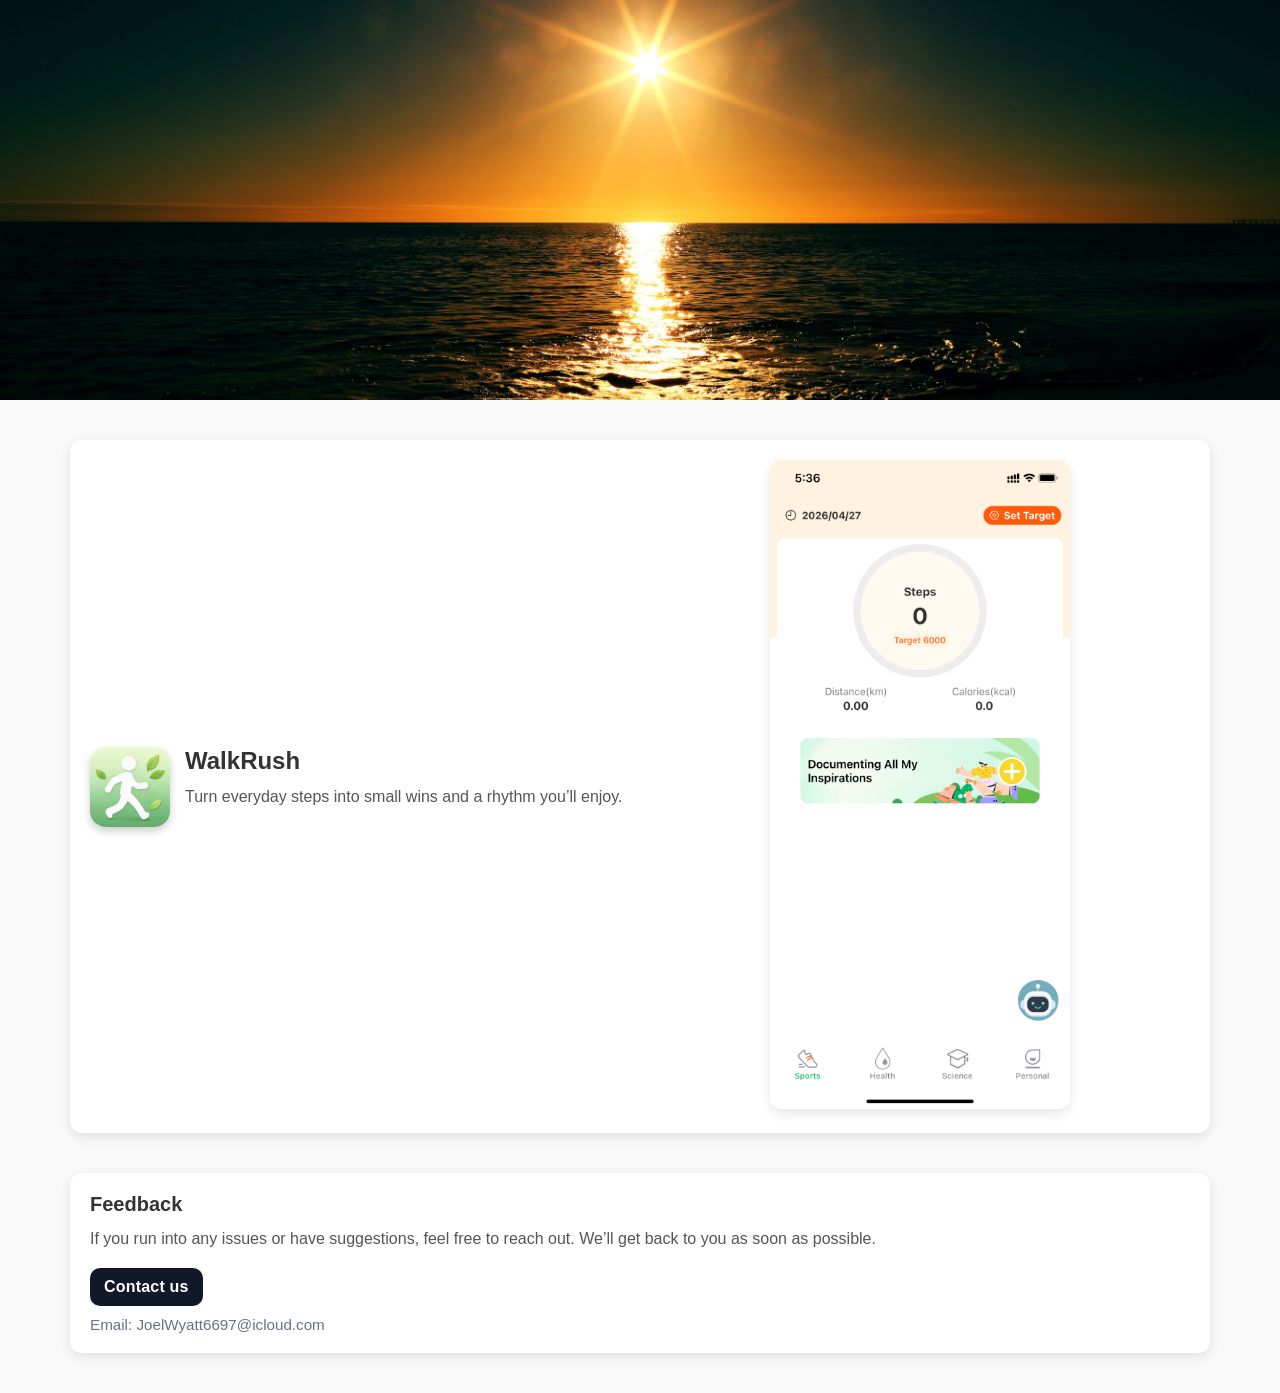
==== index.html @ 5d222b8d "初始化项目" ====
<!DOCTYPE html>
<html lang="zh-CN">
<head>
  <meta charset="UTF-8">
  <meta name="google-site-verification" content="bkQPxoNcZ5F8ojZFFIuhTwXyhfmvZ0Q7l9K8ltjmh2Y" />
  <meta name="viewport" content="width=device-width, initial-scale=1.0">
  <style>
    body {
      margin: 0;
      padding: 0;
      font-family: Arial, sans-serif;
      background: #f9f9f9;
      color: #333;
    }

    /* 顶部宣传图 */
    .promo-banner {
      width: 100%;
      height: auto;
      max-height: 400px;
      object-fit: cover;
      display: block;
    }

    /* App 信息容器 */
    .app-section {
      max-width: 1100px;
      margin: 40px auto;
      padding: 20px;
      display: flex;
      align-items: center;
      gap: 20px;
      background: white;
      border-radius: 12px;
      box-shadow: 0 4px 12px rgba(0,0,0,0.1);
    }

    /* 左侧文字部分 */
    .app-info {
      flex: 1;
      display: flex;
      align-items: flex-start;
      gap: 15px;
    }

    .app-icon {
      width: 80px;
      height: 80px;
      border-radius: 16px;
      box-shadow: 0 4px 8px rgba(0,0,0,0.2);
      flex-shrink: 0;
    }

    .app-text h2 {
      margin: 0 0 10px;
      font-size: 1.5rem;
    }

    .app-text p {
      margin: 0;
      font-size: 1rem;
      color: #555;
      line-height: 1.5;
    }

    /* 右侧宣传图 */
    .app-promo {
      flex: 1;
      text-align: center;
    }

    .app-promo img {
      width: 300px;   /* 固定宽度 */
      max-width: 100%; /* 不超过容器 */
      height: auto;
      border-radius: 12px;
      box-shadow: 0 4px 12px rgba(0,0,0,0.1);
    }

    /* 手机端优化 */
    @media (max-width: 768px) {
      .app-section {
        flex-direction: column;
        text-align: center;
      }
      .app-info {
        justify-content: center;
      }
      .app-text h2 {
        font-size: 1.2rem;
      }
      .app-text p {
        font-size: 0.95rem;
      }
      .app-promo img {
        width: 100%; /* 手机端铺满 */
      }
    }

    /* 反馈区域 */
    .feedback-section {
      max-width: 1100px;
      margin: 0 auto 40px;
      padding: 20px;
      background: white;
      border-radius: 12px;
      box-shadow: 0 4px 12px rgba(0,0,0,0.1);
    }

    .feedback-title {
      margin: 0 0 10px;
      font-size: 1.25rem;
    }

    .feedback-text {
      margin: 0 0 16px;
      color: #555;
      line-height: 1.6;
    }

    .contact-button {
      display: inline-flex;
      align-items: center;
      justify-content: center;
      padding: 10px 14px;
      border-radius: 10px;
      background: #111827;
      color: #fff;
      text-decoration: none;
      font-weight: 600;
      letter-spacing: 0.2px;
    }

    .contact-button:hover {
      background: #0b1220;
    }

    .contact-email {
      margin: 10px 0 0;
      color: #6b7280;
      font-size: 0.95rem;
      word-break: break-all;
    }
  </style>
</head>
<body>

  <!-- 顶部宣传图 -->
  <img src="images/pic.jpg" alt="宣传图" class="promo-banner">

  <!-- App 1 -->
  <div class="app-section">
    <div class="app-info">
      <img src="images/logo.png" alt="App1图标" class="app-icon">
      <div class="app-text">
        <h2>WalkRush</h2>
        <p>Turn everyday steps into small wins and a rhythm you’ll enjoy.</p>
      </div>
    </div>
    <div class="app-promo">
      <img src="images/info.png" alt="App1宣传图">
    </div>
  </div>

  <!-- 反馈区域 -->
  <div class="feedback-section" aria-label="反馈与联系">
    <h3 class="feedback-title">Feedback</h3>
    <p class="feedback-text">
      If you run into any issues or have suggestions, feel free to reach out. We’ll get back to you as soon as possible.
    </p>
    <a class="contact-button" href="mailto:JoelWyatt6697@icloud.com?subject=Website%20Feedback">
      Contact us
    </a>
    <p class="contact-email">Email: JoelWyatt6697@icloud.com</p>
  </div>

</body>
</html>
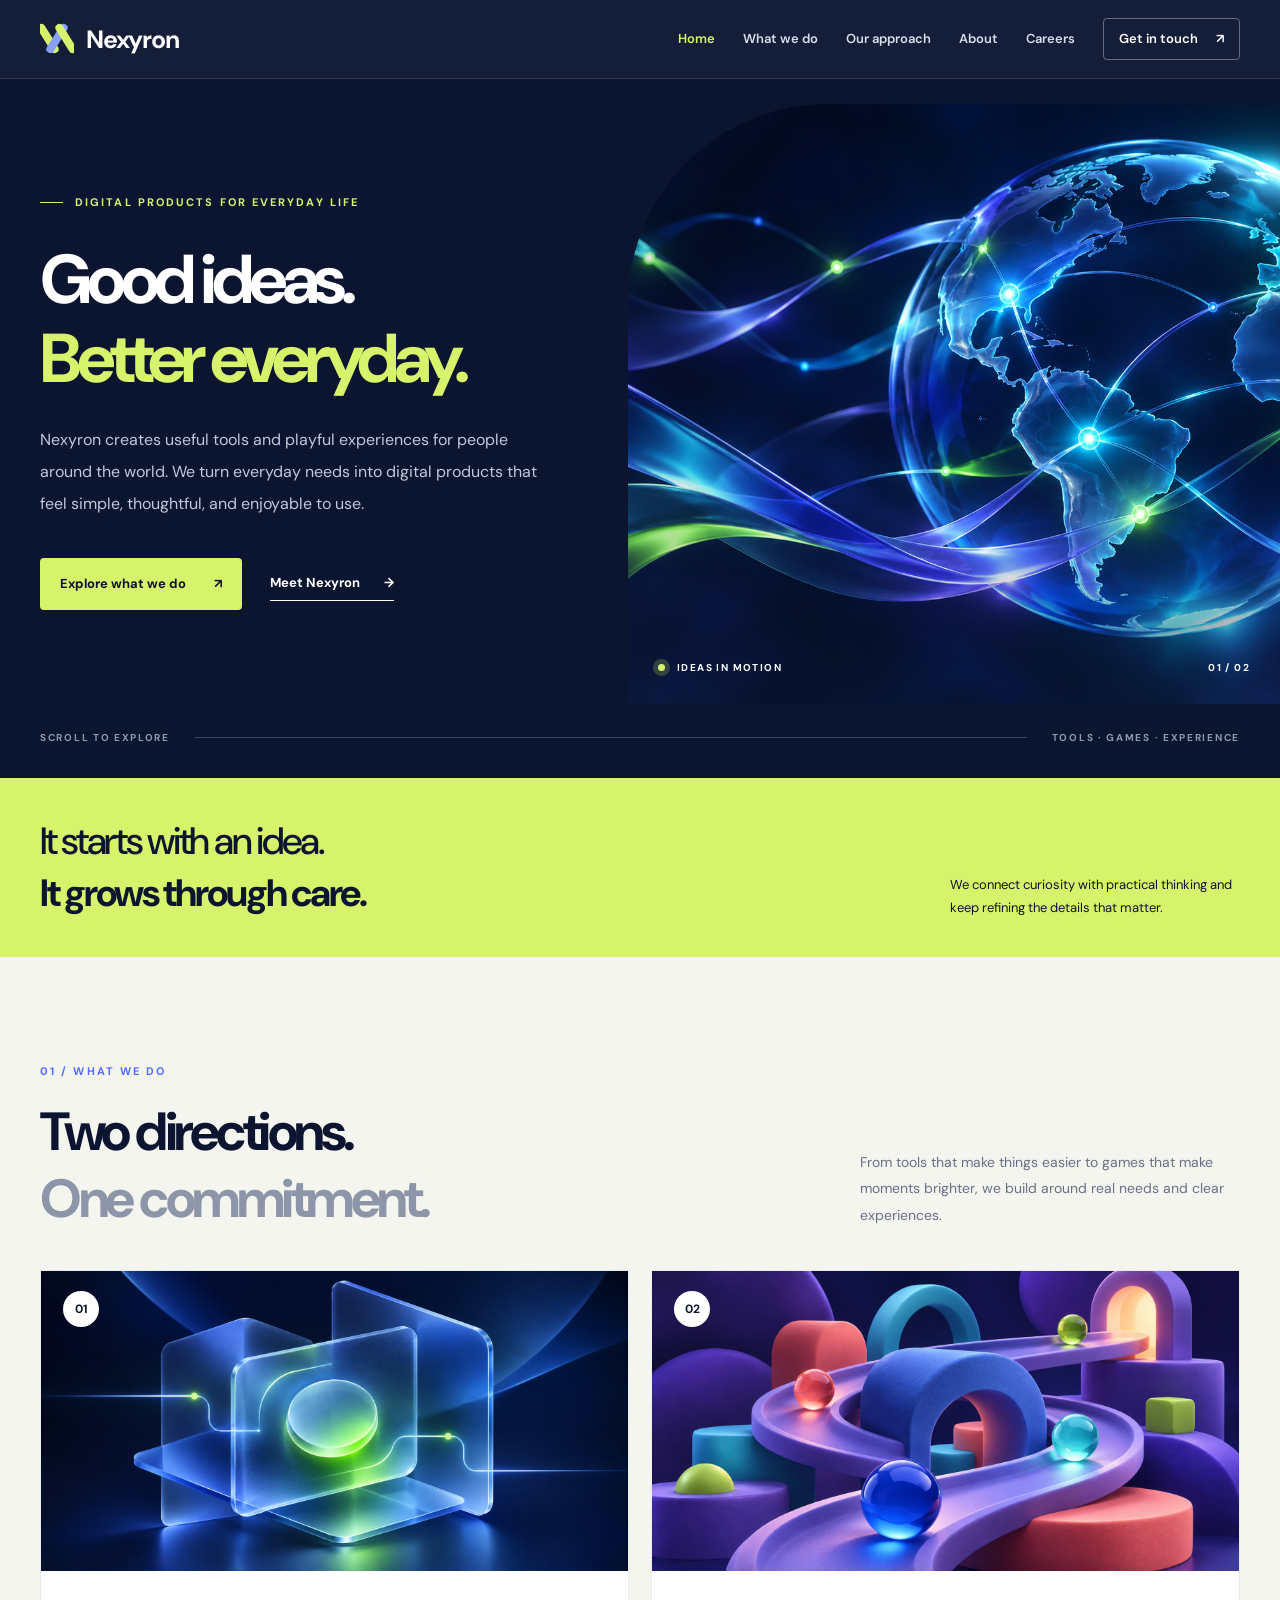
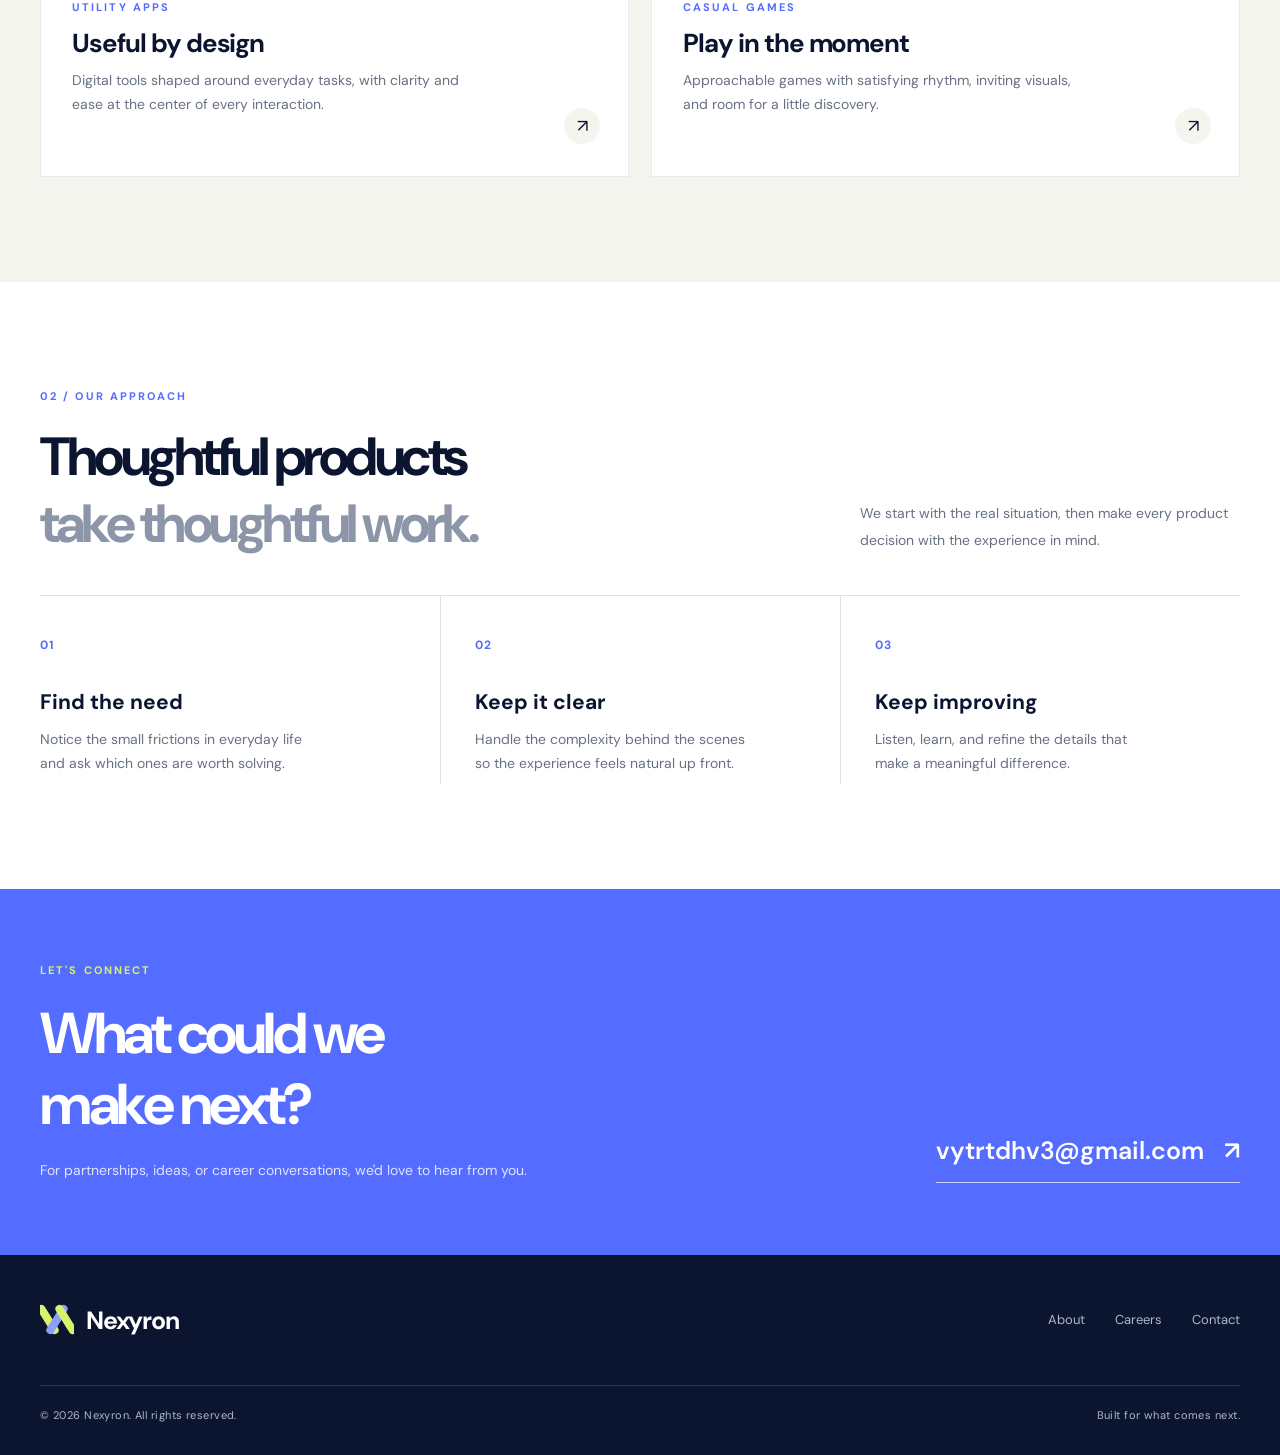
==== commit 1d2995bb: "修改网站 修改网站" ====
--- a/index.html
+++ b/index.html
@@ -1,178 +1,41 @@
-<!DOCTYPE html>
-<html lang="zh-CN">
+<!doctype html>
+<html lang="en">
 <head>
-  <meta charset="UTF-8">
-  <meta name="google-site-verification" content="bkQPxoNcZ5F8ojZFFIuhTwXyhfmvZ0Q7l9K8ltjmh2Y" />
-  <meta name="viewport" content="width=device-width, initial-scale=1.0">
-  <style>
-    body {
-      margin: 0;
-      padding: 0;
-      font-family: Arial, sans-serif;
-      background: #f9f9f9;
-      color: #333;
-    }
-
-    /* 顶部宣传图 */
-    .promo-banner {
-      width: 100%;
-      height: auto;
-      max-height: 400px;
-      object-fit: cover;
-      display: block;
-    }
-
-    /* App 信息容器 */
-    .app-section {
-      max-width: 1100px;
-      margin: 40px auto;
-      padding: 20px;
-      display: flex;
-      align-items: center;
-      gap: 20px;
-      background: white;
-      border-radius: 12px;
-      box-shadow: 0 4px 12px rgba(0,0,0,0.1);
-    }
-
-    /* 左侧文字部分 */
-    .app-info {
-      flex: 1;
-      display: flex;
-      align-items: flex-start;
-      gap: 15px;
-    }
-
-    .app-icon {
-      width: 80px;
-      height: 80px;
-      border-radius: 16px;
-      box-shadow: 0 4px 8px rgba(0,0,0,0.2);
-      flex-shrink: 0;
-    }
-
-    .app-text h2 {
-      margin: 0 0 10px;
-      font-size: 1.5rem;
-    }
-
-    .app-text p {
-      margin: 0;
-      font-size: 1rem;
-      color: #555;
-      line-height: 1.5;
-    }
-
-    /* 右侧宣传图 */
-    .app-promo {
-      flex: 1;
-      text-align: center;
-    }
-
-    .app-promo img {
-      width: 300px;   /* 固定宽度 */
-      max-width: 100%; /* 不超过容器 */
-      height: auto;
-      border-radius: 12px;
-      box-shadow: 0 4px 12px rgba(0,0,0,0.1);
-    }
-
-    /* 手机端优化 */
-    @media (max-width: 768px) {
-      .app-section {
-        flex-direction: column;
-        text-align: center;
-      }
-      .app-info {
-        justify-content: center;
-      }
-      .app-text h2 {
-        font-size: 1.2rem;
-      }
-      .app-text p {
-        font-size: 0.95rem;
-      }
-      .app-promo img {
-        width: 100%; /* 手机端铺满 */
-      }
-    }
-
-    /* 反馈区域 */
-    .feedback-section {
-      max-width: 1100px;
-      margin: 0 auto 40px;
-      padding: 20px;
-      background: white;
-      border-radius: 12px;
-      box-shadow: 0 4px 12px rgba(0,0,0,0.1);
-    }
-
-    .feedback-title {
-      margin: 0 0 10px;
-      font-size: 1.25rem;
-    }
-
-    .feedback-text {
-      margin: 0 0 16px;
-      color: #555;
-      line-height: 1.6;
-    }
-
-    .contact-button {
-      display: inline-flex;
-      align-items: center;
-      justify-content: center;
-      padding: 10px 14px;
-      border-radius: 10px;
-      background: #111827;
-      color: #fff;
-      text-decoration: none;
-      font-weight: 600;
-      letter-spacing: 0.2px;
-    }
-
-    .contact-button:hover {
-      background: #0b1220;
-    }
-
-    .contact-email {
-      margin: 10px 0 0;
-      color: #6b7280;
-      font-size: 0.95rem;
-      word-break: break-all;
-    }
-  </style>
+  <meta charset="utf-8">
+  <meta name="viewport" content="width=device-width, initial-scale=1">
+  <meta name="google-site-verification" content="Be-LsYuT0Gef8LUkwfYrZEPvfnIsDDlczBFz_mnEZ1U">
+  <meta name="description" content="Nexyron creates useful digital tools and playful casual games for everyday life.">
+  <meta name="theme-color" content="#0b1530">
+  <title>Nexyron — Digital Products for Everyday Life</title>
+  <link rel="preconnect" href="https://fonts.googleapis.com">
+  <link rel="preconnect" href="https://fonts.gstatic.com" crossorigin>
+  <link href="https://fonts.googleapis.com/css2?family=DM+Sans:wght@400;500;600;700&display=swap" rel="stylesheet">
+  <link rel="icon" type="image/svg+xml" href="favicon.svg">
+  <link rel="stylesheet" href="styles.css">
 </head>
 <body>
-
-  <!-- 顶部宣传图 -->
-  <img src="images/pic.jpg" alt="宣传图" class="promo-banner">
-
-  <!-- App 1 -->
-  <div class="app-section">
-    <div class="app-info">
-      <img src="images/logo.png" alt="App1图标" class="app-icon">
-      <div class="app-text">
-        <h2>WalkRush</h2>
-        <p>Turn everyday steps into small wins and a rhythm you’ll enjoy.</p>
-      </div>
-    </div>
-    <div class="app-promo">
-      <img src="images/info.png" alt="App1宣传图">
-    </div>
-  </div>
-
-  <!-- 反馈区域 -->
-  <div class="feedback-section" aria-label="反馈与联系">
-    <h3 class="feedback-title">Feedback</h3>
-    <p class="feedback-text">
-      If you run into any issues or have suggestions, feel free to reach out. We’ll get back to you as soon as possible.
-    </p>
-    <a class="contact-button" href="mailto:JoelWyatt6697@icloud.com?subject=Website%20Feedback">
-      Contact us
-    </a>
-    <p class="contact-email">Email: JoelWyatt6697@icloud.com</p>
-  </div>
-
+  <a class="skip-link" href="#main">Skip to content</a>
+  <header class="site-header"><div class="container header-inner">
+    <a class="brand" href="index.html" aria-label="Nexyron home"><span class="brand-mark" aria-hidden="true"><i></i><i></i><i></i></span><span>Nexyron</span></a>
+    <button class="nav-toggle" type="button" aria-label="Open menu" aria-controls="main-nav" aria-expanded="false"><span></span><span></span><span></span></button>
+    <nav class="main-nav" id="main-nav" aria-label="Main navigation"><a href="index.html" aria-current="page">Home</a><a href="#focus">What we do</a><a href="#approach">Our approach</a><a href="about.html">About</a><a href="careers.html">Careers</a><a class="nav-contact" href="mailto:vytrtdhv3@gmail.com">Get in touch <span aria-hidden="true">↗</span></a></nav>
+  </div></header>
+  <main id="main">
+    <section class="hero"><div class="container hero-grid"><div class="hero-copy">
+      <p class="eyebrow"><span class="eyebrow-line"></span> DIGITAL PRODUCTS FOR EVERYDAY LIFE</p>
+      <h1>Good ideas.<br><em>Better everyday.</em></h1>
+      <p class="hero-desc">Nexyron creates useful tools and playful experiences for people around the world. We turn everyday needs into digital products that feel simple, thoughtful, and enjoyable to use.</p>
+      <div class="hero-actions"><a class="button button-light" href="#focus">Explore what we do <span aria-hidden="true">↗</span></a><a class="text-link text-link-light" href="about.html">Meet Nexyron <span aria-hidden="true">→</span></a></div>
+    </div><div class="hero-art"><img src="images/nexyron-hero.png" alt="Glowing connections flowing around a glass globe" fetchpriority="high"><div class="hero-art-label"><span class="pulse-dot"></span> IDEAS IN MOTION <span>01 / 02</span></div></div></div><div class="container hero-bottom"><span>SCROLL TO EXPLORE</span><span class="hero-bottom-line"></span><span>TOOLS · GAMES · EXPERIENCE</span></div></section>
+    <section class="intro-band" aria-label="Our perspective"><div class="container intro-band-inner"><p>It starts with an idea.<br><strong>It grows through care.</strong></p><span>We connect curiosity with practical thinking and keep refining the details that matter.</span></div></section>
+    <section class="section focus-section" id="focus"><div class="container"><div class="section-heading"><div><p class="section-kicker">01 / WHAT WE DO</p><h2>Two directions.<br><span>One commitment.</span></h2></div><p>From tools that make things easier to games that make moments brighter, we build around real needs and clear experiences.</p></div><div class="focus-grid">
+      <article class="focus-card"><div class="focus-image"><img src="images/scope/nexyron-tools.png" alt="Translucent glass panels connected by glowing paths" loading="lazy"><span class="image-index">01</span></div><div class="focus-body"><p class="card-kicker">UTILITY APPS</p><h3>Useful by design</h3><p>Digital tools shaped around everyday tasks, with clarity and ease at the center of every interaction.</p><span class="card-arrow" aria-hidden="true">↗</span></div></article>
+      <article class="focus-card"><div class="focus-image"><img src="images/scope/nexyron-games.png" alt="Colorful marbles moving through a playful looping track" loading="lazy"><span class="image-index">02</span></div><div class="focus-body"><p class="card-kicker">CASUAL GAMES</p><h3>Play in the moment</h3><p>Approachable games with satisfying rhythm, inviting visuals, and room for a little discovery.</p><span class="card-arrow" aria-hidden="true">↗</span></div></article>
+    </div></div></section>
+    <section class="section approach-section" id="approach"><div class="container"><div class="section-heading approach-heading"><div><p class="section-kicker">02 / OUR APPROACH</p><h2>Thoughtful products<br><span>take thoughtful work.</span></h2></div><p>We start with the real situation, then make every product decision with the experience in mind.</p></div><div class="approach-grid"><div><span class="approach-number">01</span><h3>Find the need</h3><p>Notice the small frictions in everyday life and ask which ones are worth solving.</p></div><div><span class="approach-number">02</span><h3>Keep it clear</h3><p>Handle the complexity behind the scenes so the experience feels natural up front.</p></div><div><span class="approach-number">03</span><h3>Keep improving</h3><p>Listen, learn, and refine the details that make a meaningful difference.</p></div></div></div></section>
+    <section class="contact-section" id="contact"><div class="container contact-inner"><div><p class="section-kicker">LET'S CONNECT</p><h2>What could we<br>make next?</h2><p>For partnerships, ideas, or career conversations, we'd love to hear from you.</p></div><a class="contact-mail" href="mailto:vytrtdhv3@gmail.com">vytrtdhv3@gmail.com <span aria-hidden="true">↗</span></a></div></section>
+  </main>
+  <footer class="site-footer"><div class="container footer-main"><a class="brand" href="index.html" aria-label="Nexyron home"><span class="brand-mark" aria-hidden="true"><i></i><i></i><i></i></span><span>Nexyron</span></a><nav aria-label="Footer navigation"><a href="about.html">About</a><a href="careers.html">Careers</a><a href="mailto:vytrtdhv3@gmail.com">Contact</a></nav></div><div class="container footer-bottom"><span>© <span id="year"></span> Nexyron. All rights reserved.</span><span>Built for what comes next.</span></div></footer>
+  <script src="main.js"></script>
 </body>
 </html>
--- a/styles.css
+++ b/styles.css
@@ -0,0 +1,15 @@
+:root{--ink:#0b1530;--ink-soft:#182441;--paper:#f5f5f0;--white:#fff;--muted:#687184;--blue:#546cff;--lime:#d7f36b;--line:#dce0e7;--font:'DM Sans',sans-serif}
+*{box-sizing:border-box}html{scroll-behavior:smooth}body{margin:0;background:var(--paper);color:var(--ink);font-family:var(--font);font-size:16px;line-height:1.7}img{display:block;max-width:100%}a{color:inherit;text-decoration:none}button{font:inherit}.container{width:min(1200px,calc(100% - 64px));margin-inline:auto}.skip-link{position:absolute;left:16px;top:-80px;z-index:200;padding:10px 16px;background:var(--lime);color:var(--ink)}.skip-link:focus{top:12px}a:focus-visible,button:focus-visible{outline:3px solid var(--blue);outline-offset:4px}#focus,#approach,#contact{scroll-margin-top:82px}
+.site-header{position:sticky;top:0;z-index:100;background:rgba(11,21,48,.96);border-bottom:1px solid rgba(255,255,255,.12);backdrop-filter:blur(18px)}.header-inner{min-height:78px;display:flex;align-items:center;justify-content:space-between;gap:32px}.brand{display:inline-flex;align-items:center;gap:12px;color:#fff;font-family:'DM Sans',sans-serif;font-size:25px;font-weight:700;letter-spacing:-.05em;line-height:1}.brand-mark{display:inline-block;width:34px;height:34px;position:relative;overflow:hidden}.brand-mark i{display:block;position:absolute;width:8px;height:33px;border-radius:5px;background:var(--lime);transform:rotate(-32deg);top:0}.brand-mark i:nth-child(1){left:4px}.brand-mark i:nth-child(2){left:13px;transform:rotate(32deg);background:#8aa0ff}.brand-mark i:nth-child(3){left:22px}.main-nav{display:flex;align-items:center;gap:28px;color:#d9deeb;font-size:13px;font-weight:600}.main-nav>a:not(.nav-contact){transition:color .2s}.main-nav>a:hover,.main-nav>a[aria-current]{color:var(--lime)}.nav-contact{display:inline-flex;align-items:center;gap:18px;border:1px solid rgba(255,255,255,.35);padding:9px 15px;border-radius:4px;color:#fff}.nav-contact:hover{background:var(--lime);border-color:var(--lime);color:var(--ink)}.nav-toggle{display:none}
+.hero{background:var(--ink);color:#fff;overflow:hidden}.hero-grid{display:grid;grid-template-columns:49% 51%;align-items:center;min-height:650px;gap:0}.hero-copy{position:relative;z-index:2;padding:90px 55px 95px 0}.eyebrow,.section-kicker,.card-kicker{margin:0;font-family:'DM Sans',sans-serif;font-size:11px;letter-spacing:.19em;font-weight:700}.eyebrow{display:flex;align-items:center;gap:12px;color:var(--lime)}.eyebrow-line{display:inline-block;width:23px;height:1px;background:var(--lime)}.hero h1{margin:28px 0 25px;font-size:clamp(48px,5.4vw,80px);font-weight:700;line-height:1.15;letter-spacing:-.075em}.hero h1 em{color:var(--lime);font-style:normal}.hero-desc{max-width:520px;color:#c0c8d9;font-size:16px;line-height:2}.hero-actions{display:flex;align-items:center;gap:28px;flex-wrap:wrap;margin-top:38px}.button{display:inline-flex;align-items:center;justify-content:space-between;gap:28px;min-height:52px;padding:10px 20px;font-size:13px;font-weight:700;border-radius:4px;transition:transform .2s,background .2s}.button:hover{transform:translateY(-3px)}.button-light{background:var(--lime);color:var(--ink)}.button-light:hover{background:#e6ff91}.text-link{display:inline-flex;align-items:center;gap:24px;padding-block:6px;border-bottom:1px solid currentColor;font-weight:700;font-size:13px;transition:gap .2s}.text-link:hover{gap:32px}.text-link-light{color:#fff}.hero-art{position:relative;margin-right:calc((min(1200px,100vw - 64px) - 100vw)/2);height:600px;min-width:0;overflow:hidden;border-radius:200px 0 0 0;background:#203c76}.hero-art:before{content:'';position:absolute;z-index:1;inset:0;background:linear-gradient(90deg,rgba(11,21,48,.14),transparent 35%),linear-gradient(0deg,rgba(11,21,48,.6),transparent 28%)}.hero-art img{width:100%;height:100%;object-fit:cover;object-position:center}.hero-art-label{position:absolute;z-index:2;left:30px;right:30px;bottom:28px;display:flex;align-items:center;gap:12px;font-size:10px;font-weight:700;letter-spacing:.14em}.hero-art-label span:last-child{margin-left:auto}.pulse-dot{width:7px;height:7px;border-radius:50%;background:var(--lime);box-shadow:0 0 0 5px rgba(215,243,107,.2)}.hero-bottom{display:flex;align-items:center;gap:25px;padding:0 0 32px;color:#8d9ab2;font-size:10px;letter-spacing:.17em;font-weight:700}.hero-bottom-line{height:1px;background:#3a4763;flex:1}
+.intro-band{background:var(--lime);padding:38px 0}.intro-band-inner{display:flex;align-items:end;justify-content:space-between;gap:30px}.intro-band p{font-size:clamp(26px,3vw,38px);line-height:1.36;letter-spacing:-.06em;margin:0;font-weight:500}.intro-band p strong{font-weight:700}.intro-band span{max-width:290px;font-size:13px;line-height:1.8}
+.section{padding:105px 0}.section-heading{display:flex;align-items:end;justify-content:space-between;gap:50px;margin-bottom:38px}.section-kicker{color:var(--blue)}.section-heading h2{font-size:clamp(36px,4.2vw,60px);line-height:1.24;letter-spacing:-.065em;margin:18px 0 0}.section-heading h2 span{color:#8d96a9}.section-heading>p{max-width:380px;color:var(--muted);font-size:14px;margin:0 0 4px;line-height:1.9}.focus-grid{display:grid;grid-template-columns:repeat(2,minmax(0,1fr));gap:22px}.focus-card{background:#fff;border:1px solid #e9ebef;transition:transform .25s,box-shadow .25s}.focus-card:hover{transform:translateY(-5px);box-shadow:0 18px 45px rgba(11,21,48,.1)}.focus-image{height:300px;position:relative;overflow:hidden}.focus-image img{width:100%;height:100%;object-fit:cover;transition:transform .5s}.focus-card:hover img{transform:scale(1.04)}.image-index{position:absolute;left:22px;top:20px;display:grid;place-items:center;width:36px;height:36px;background:#fff;color:var(--ink);font-size:12px;font-weight:700;border-radius:50%}.focus-body{position:relative;padding:27px 70px 34px 31px;min-height:205px}.card-kicker{color:var(--blue)}.focus-body h3{font-size:26px;line-height:1.2;letter-spacing:-.04em;margin:11px 0 10px}.focus-body>p:last-of-type{max-width:410px;margin:0;color:var(--muted);font-size:14px}.card-arrow{position:absolute;right:28px;bottom:32px;display:grid;place-items:center;width:36px;height:36px;background:var(--paper);border-radius:50%;font-size:18px}
+.approach-section{background:var(--white)}.approach-grid{display:grid;grid-template-columns:repeat(3,1fr);border-top:1px solid var(--line)}.approach-grid>div{padding:34px 34px 8px 0}.approach-grid>div+div{padding-left:34px;border-left:1px solid var(--line)}.approach-number{display:inline-block;color:var(--blue);font-size:12px;font-weight:700;letter-spacing:.1em}.approach-grid h3{font-size:21px;margin:27px 0 8px}.approach-grid p{color:var(--muted);font-size:14px;margin:0;max-width:270px}
+.contact-section{background:var(--blue);color:#fff;padding:72px 0}.contact-inner{display:flex;align-items:end;justify-content:space-between;gap:35px}.contact-section .section-kicker{color:var(--lime)}.contact-section h2{font-size:clamp(36px,4.5vw,62px);letter-spacing:-.06em;line-height:1.25;margin:18px 0}.contact-section p:last-child{color:#e0e5ff;font-size:14px;margin:0}.contact-mail{font-family:'DM Sans',sans-serif;display:flex;align-items:center;gap:20px;padding:0 0 10px;border-bottom:1px solid rgba(255,255,255,.7);font-size:clamp(16px,2.1vw,25px);font-weight:600;white-space:nowrap}.contact-mail:hover{color:var(--lime)}
+.site-footer{background:var(--ink);color:#aeb8cb}.footer-main{display:flex;justify-content:space-between;align-items:center;gap:30px;padding:48px 0}.footer-main nav{display:flex;gap:30px;font-size:13px}.footer-main nav a:hover{color:var(--lime)}.footer-bottom{display:flex;justify-content:space-between;gap:20px;border-top:1px solid #2b3650;padding:20px 0 30px;font-size:11px;letter-spacing:.04em}
+/* Interior pages */
+.page-hero{background:var(--ink);color:#fff;padding:92px 0 110px;position:relative;overflow:hidden}.page-hero:after{content:'';position:absolute;right:-110px;top:-130px;width:600px;height:600px;border:1px solid rgba(215,243,107,.24);border-radius:50%;box-shadow:0 0 0 90px rgba(255,255,255,.025),0 0 0 180px rgba(255,255,255,.02)}.page-hero-inner{position:relative;z-index:1}.page-hero .section-kicker{color:var(--lime)}.page-hero h1{font-size:clamp(52px,6vw,86px);line-height:1.12;letter-spacing:-.075em;margin:20px 0}.page-hero h1 span{color:var(--lime)}.page-hero p:last-child{max-width:600px;color:#c5ccdb;font-size:16px;line-height:2;margin:0}.interior-section{padding:100px 0}.statement-grid{display:grid;grid-template-columns:1fr 1fr;gap:90px;align-items:start}.statement-grid h2{font-size:clamp(32px,4vw,53px);line-height:1.3;letter-spacing:-.06em;margin:18px 0}.statement-copy{color:#536078;font-size:16px;line-height:2.15}.statement-copy p:first-child{margin-top:0}.values-grid{display:grid;grid-template-columns:repeat(3,1fr);gap:18px;margin-top:45px}.value-card{padding:31px;background:#fff;border-top:3px solid var(--blue);min-height:240px}.value-card span{color:var(--blue);font-size:12px;font-weight:700}.value-card h3{font-size:22px;margin:30px 0 10px}.value-card p{font-size:14px;color:var(--muted);margin:0}.career-list{border-top:1px solid var(--line);margin-top:42px}.career-row{display:grid;grid-template-columns:90px 30% 1fr;gap:26px;padding:27px 0;border-bottom:1px solid var(--line);align-items:start}.career-row>span{font-size:12px;color:var(--blue);font-weight:700}.career-row h3{font-size:21px;line-height:1.5;margin:0}.career-row p{font-size:14px;color:var(--muted);margin:0;max-width:550px}.career-note{margin-top:40px;padding:24px 30px;background:#e9edfb;font-size:14px;color:#4d5970}
+@media(max-width:1000px){.main-nav{gap:15px}.hero-grid{grid-template-columns:53% 47%}.hero-copy{padding-right:25px}.hero-art{height:530px}.focus-image{height:260px}}
+@media(max-width:900px){.container{width:min(100% - 40px,1200px)}.header-inner{min-height:68px}.brand{font-size:23px}.nav-toggle{display:flex;width:44px;height:44px;border:0;background:transparent;flex-direction:column;align-items:center;justify-content:center;gap:5px;cursor:pointer}.nav-toggle span{width:23px;height:2px;border-radius:2px;background:#fff;transition:transform .2s,opacity .2s}.site-header.nav-open .nav-toggle span:nth-child(1){transform:translateY(7px) rotate(45deg)}.site-header.nav-open .nav-toggle span:nth-child(2){opacity:0}.site-header.nav-open .nav-toggle span:nth-child(3){transform:translateY(-7px) rotate(-45deg)}.main-nav{display:none;position:absolute;left:0;right:0;top:68px;padding:22px 20px 28px;background:var(--ink);border-top:1px solid #30405e;box-shadow:0 15px 25px rgba(0,0,0,.2);flex-direction:column;align-items:stretch;gap:0}.site-header.nav-open .main-nav{display:flex}.main-nav>a{padding:10px 4px}.main-nav .nav-contact{justify-content:space-between;padding:10px 14px;margin-top:12px}.hero-grid{display:flex;flex-direction:column;align-items:stretch}.hero-copy{padding:70px 0 45px}.hero h1{font-size:clamp(49px,10vw,70px)}.hero-art{height:360px;margin:0 -20px;border-radius:110px 0 0 0}.hero-bottom{padding:24px 0}.intro-band-inner,.section-heading,.contact-inner{display:block}.intro-band span{display:block;margin-top:20px}.section{padding:76px 0}.section-heading>p{margin-top:20px}.focus-grid,.statement-grid,.values-grid{grid-template-columns:1fr}.focus-image{height:300px}.approach-grid{grid-template-columns:1fr}.approach-grid>div,.approach-grid>div+div{border-left:0;border-bottom:1px solid var(--line);padding:28px 0}.approach-grid h3{margin:12px 0 5px}.contact-mail{margin-top:35px;width:max-content;max-width:100%;white-space:normal;overflow-wrap:anywhere}.page-hero{padding:75px 0 85px}.statement-grid{gap:12px}.career-row{grid-template-columns:50px 1fr;gap:8px 18px}.career-row p{grid-column:2}.footer-main,.footer-bottom{flex-direction:column;align-items:flex-start}.footer-main{padding:35px 0}.footer-main nav{flex-wrap:wrap;gap:15px 24px}.footer-bottom{gap:6px}}
+@media(max-width:480px){.hero-art{height:280px}.hero-actions{align-items:flex-start;flex-direction:column;gap:16px}.eyebrow{font-size:9px}.hero-desc{font-size:14px}.focus-image{height:220px}.focus-body{padding:23px 55px 28px 22px}.focus-body h3{font-size:23px}.card-arrow{right:18px;bottom:24px}.contact-section{padding:60px 0}.contact-section h2{font-size:39px}}
+@media(prefers-reduced-motion:reduce){html{scroll-behavior:auto}*,*::before,*::after{transition-duration:.01ms!important;animation-duration:.01ms!important}}
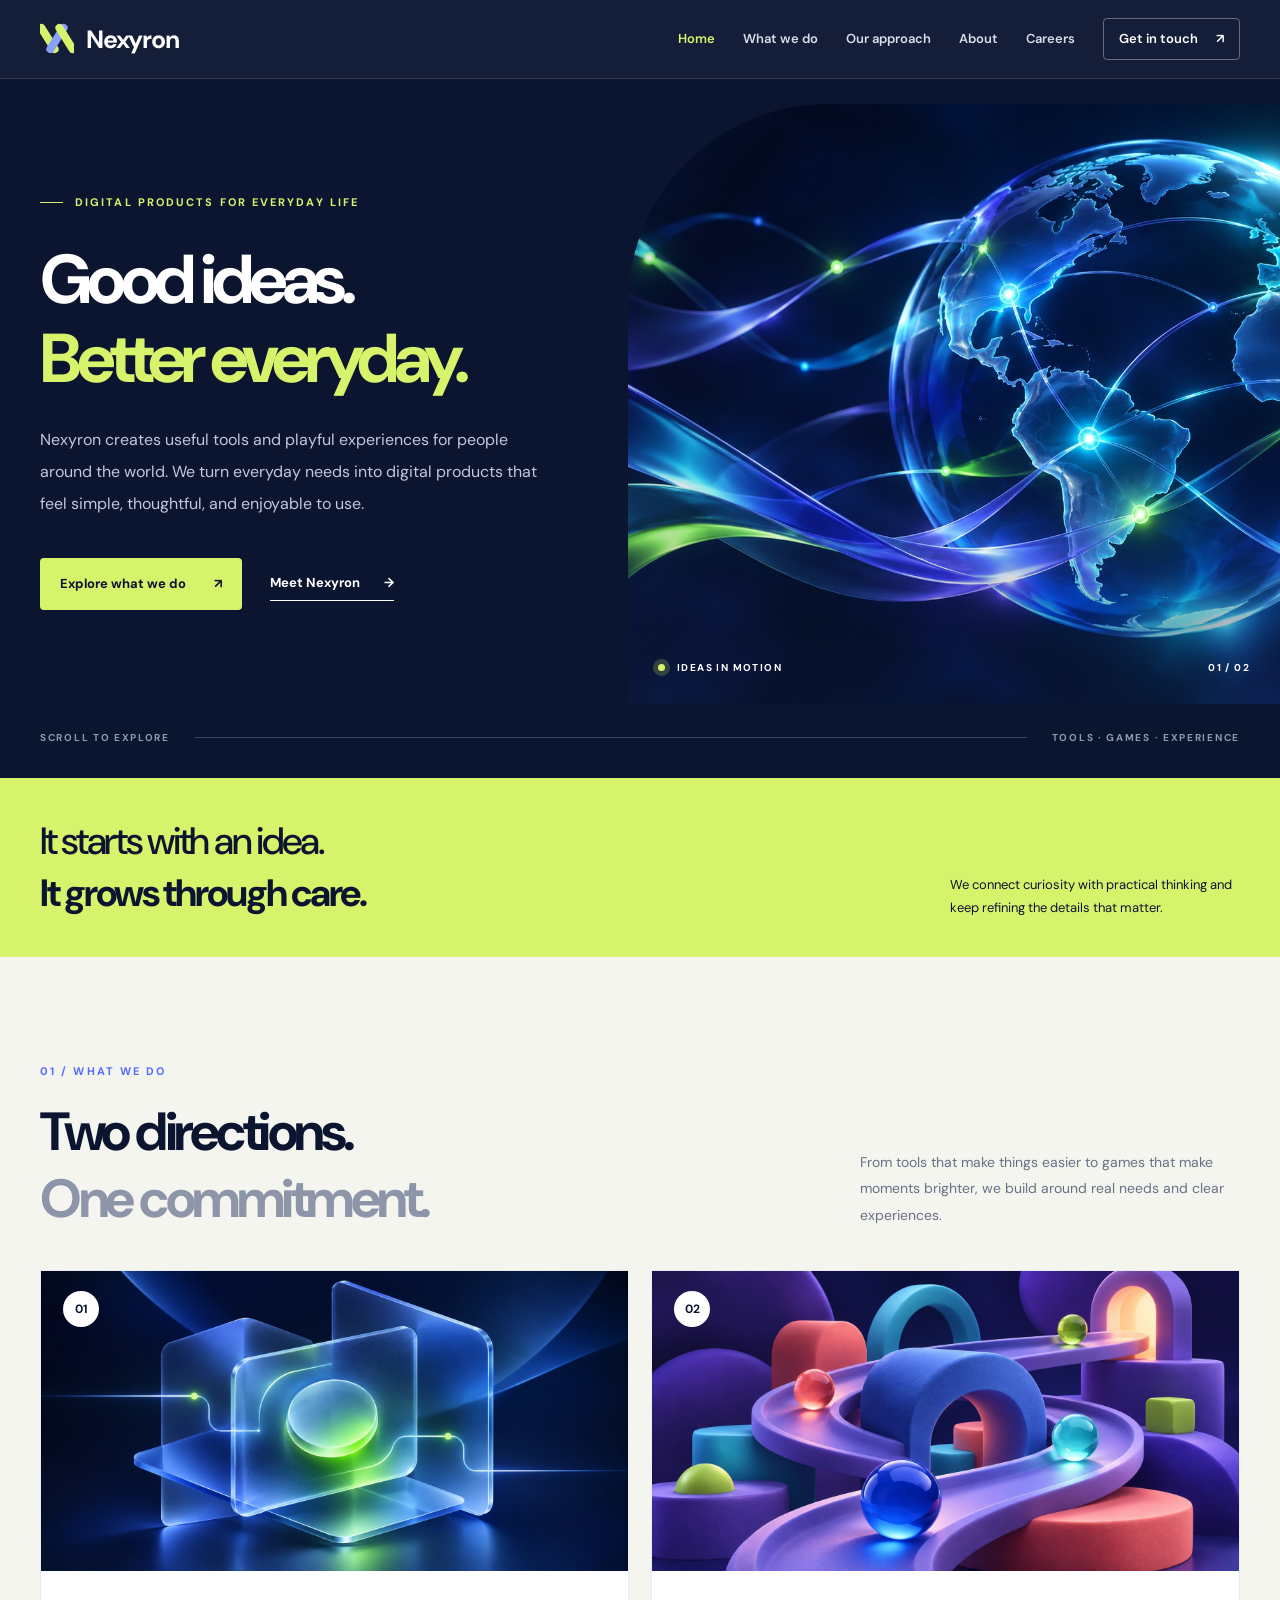
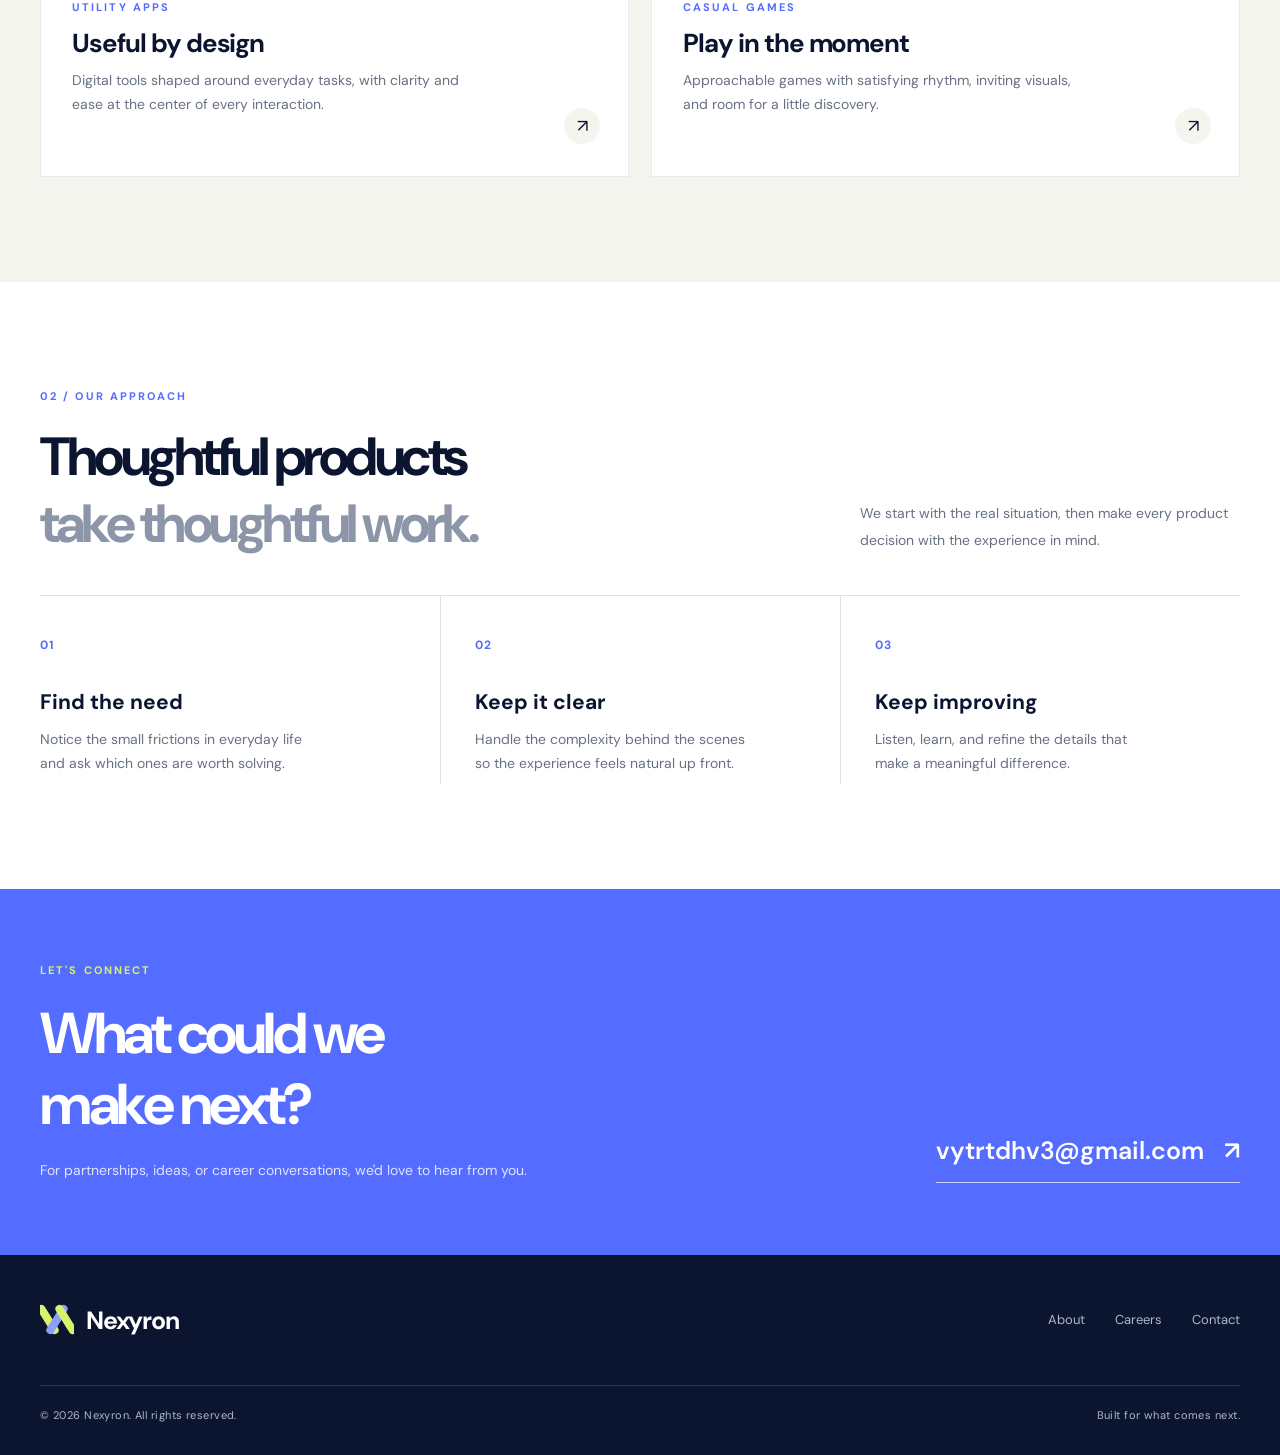
==== commit c07ed8a7: "修改网站" ====
--- a/index.html
+++ b/index.html
@@ -26,11 +26,11 @@
       <h1>Good ideas.<br><em>Better everyday.</em></h1>
       <p class="hero-desc">Nexyron creates useful tools and playful experiences for people around the world. We turn everyday needs into digital products that feel simple, thoughtful, and enjoyable to use.</p>
       <div class="hero-actions"><a class="button button-light" href="#focus">Explore what we do <span aria-hidden="true">↗</span></a><a class="text-link text-link-light" href="about.html">Meet Nexyron <span aria-hidden="true">→</span></a></div>
-    </div><div class="hero-art"><img src="images/nexyron-hero.png" alt="Glowing connections flowing around a glass globe" fetchpriority="high"><div class="hero-art-label"><span class="pulse-dot"></span> IDEAS IN MOTION <span>01 / 02</span></div></div></div><div class="container hero-bottom"><span>SCROLL TO EXPLORE</span><span class="hero-bottom-line"></span><span>TOOLS · GAMES · EXPERIENCE</span></div></section>
+    </div><div class="hero-art"><img src="images/nexyron-hero.jpg" alt="Glowing connections flowing around a glass globe" fetchpriority="high"><div class="hero-art-label"><span class="pulse-dot"></span> IDEAS IN MOTION <span>01 / 02</span></div></div></div><div class="container hero-bottom"><span>SCROLL TO EXPLORE</span><span class="hero-bottom-line"></span><span>TOOLS · GAMES · EXPERIENCE</span></div></section>
     <section class="intro-band" aria-label="Our perspective"><div class="container intro-band-inner"><p>It starts with an idea.<br><strong>It grows through care.</strong></p><span>We connect curiosity with practical thinking and keep refining the details that matter.</span></div></section>
     <section class="section focus-section" id="focus"><div class="container"><div class="section-heading"><div><p class="section-kicker">01 / WHAT WE DO</p><h2>Two directions.<br><span>One commitment.</span></h2></div><p>From tools that make things easier to games that make moments brighter, we build around real needs and clear experiences.</p></div><div class="focus-grid">
-      <article class="focus-card"><div class="focus-image"><img src="images/scope/nexyron-tools.png" alt="Translucent glass panels connected by glowing paths" loading="lazy"><span class="image-index">01</span></div><div class="focus-body"><p class="card-kicker">UTILITY APPS</p><h3>Useful by design</h3><p>Digital tools shaped around everyday tasks, with clarity and ease at the center of every interaction.</p><span class="card-arrow" aria-hidden="true">↗</span></div></article>
-      <article class="focus-card"><div class="focus-image"><img src="images/scope/nexyron-games.png" alt="Colorful marbles moving through a playful looping track" loading="lazy"><span class="image-index">02</span></div><div class="focus-body"><p class="card-kicker">CASUAL GAMES</p><h3>Play in the moment</h3><p>Approachable games with satisfying rhythm, inviting visuals, and room for a little discovery.</p><span class="card-arrow" aria-hidden="true">↗</span></div></article>
+      <article class="focus-card"><div class="focus-image"><img src="images/scope/nexyron-tools.jpg" alt="Translucent glass panels connected by glowing paths" loading="lazy"><span class="image-index">01</span></div><div class="focus-body"><p class="card-kicker">UTILITY APPS</p><h3>Useful by design</h3><p>Digital tools shaped around everyday tasks, with clarity and ease at the center of every interaction.</p><span class="card-arrow" aria-hidden="true">↗</span></div></article>
+      <article class="focus-card"><div class="focus-image"><img src="images/scope/nexyron-games.jpg" alt="Colorful marbles moving through a playful looping track" loading="lazy"><span class="image-index">02</span></div><div class="focus-body"><p class="card-kicker">CASUAL GAMES</p><h3>Play in the moment</h3><p>Approachable games with satisfying rhythm, inviting visuals, and room for a little discovery.</p><span class="card-arrow" aria-hidden="true">↗</span></div></article>
     </div></div></section>
     <section class="section approach-section" id="approach"><div class="container"><div class="section-heading approach-heading"><div><p class="section-kicker">02 / OUR APPROACH</p><h2>Thoughtful products<br><span>take thoughtful work.</span></h2></div><p>We start with the real situation, then make every product decision with the experience in mind.</p></div><div class="approach-grid"><div><span class="approach-number">01</span><h3>Find the need</h3><p>Notice the small frictions in everyday life and ask which ones are worth solving.</p></div><div><span class="approach-number">02</span><h3>Keep it clear</h3><p>Handle the complexity behind the scenes so the experience feels natural up front.</p></div><div><span class="approach-number">03</span><h3>Keep improving</h3><p>Listen, learn, and refine the details that make a meaningful difference.</p></div></div></div></section>
     <section class="contact-section" id="contact"><div class="container contact-inner"><div><p class="section-kicker">LET'S CONNECT</p><h2>What could we<br>make next?</h2><p>For partnerships, ideas, or career conversations, we'd love to hear from you.</p></div><a class="contact-mail" href="mailto:vytrtdhv3@gmail.com">vytrtdhv3@gmail.com <span aria-hidden="true">↗</span></a></div></section>
